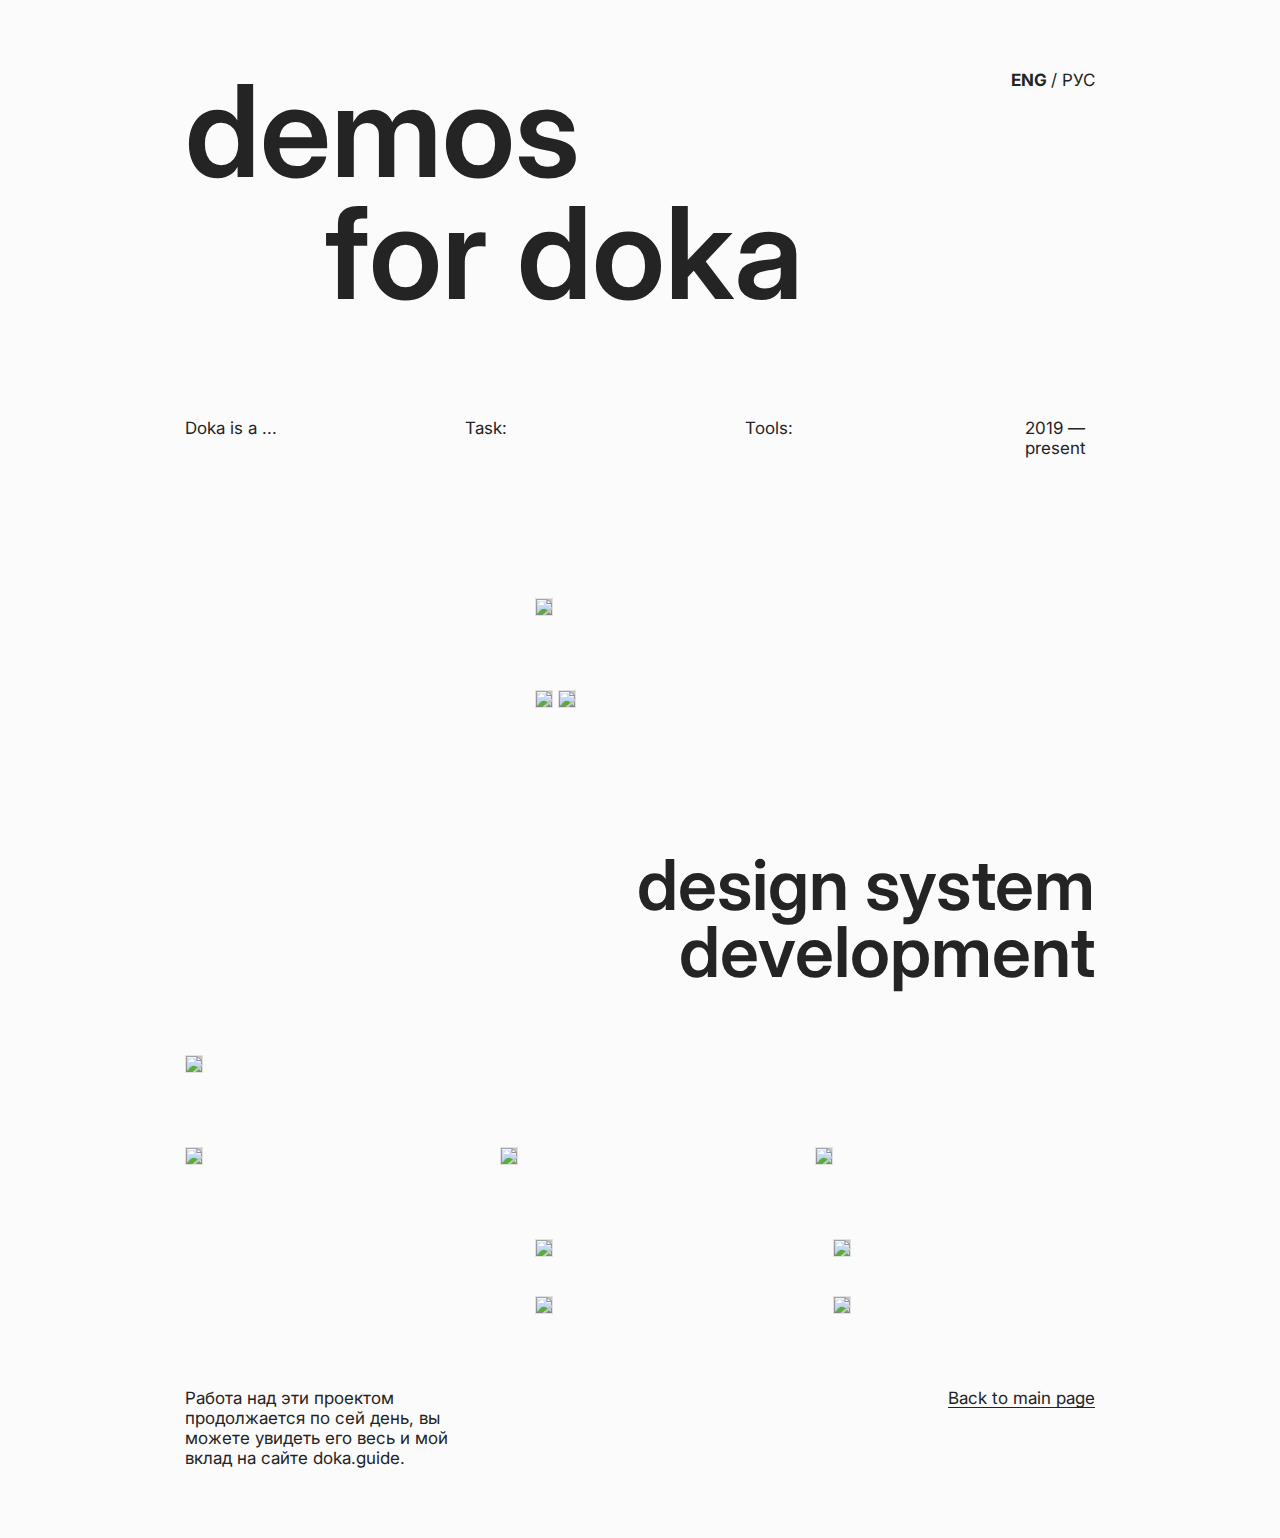
==== pages/auction/index.html @ 43a0caeb "Добавляет описания вёрсточных проектов" ====
<!DOCTYPE html>
<html lang="ru">
<head>
  <title>Портфолио: Оно тебе надо</title>
  <meta charset="utf-8">
  <meta name="viewport" content="width=device-width, initial-scale=1">
  <link rel="preconnect" href="https://fonts.googleapis.com">
  <link rel="preconnect" href="https://fonts.gstatic.com" crossorigin>
  <link rel="stylesheet" href="https://fonts.googleapis.com/css2?family=Inter:wght@400;600;700&display=swap">
  <link rel="stylesheet" href="../../styles/pages.css">
  <link rel="apple-touch-icon" sizes="180x180" href="../../favicon/apple-touch-icon.png">
  <link rel="icon" type="image/png" sizes="32x32" href="../../favicon/favicon-32x32.png">
  <link rel="icon" type="image/png" sizes="16x16" href="../../favicon/favicon-16x16.png">
  <link rel="manifest" href="../../favicon/manifest.json">   
</head>
<body>
  <div class="languages">
    <div class="language-eng" data-title="Portfolio: ">
      <header class="project-summary">
        <div class="project-summary-ahead">
          <h1 class="project-title">Demos <span class="project-title-shift">for Doka</span></h1>
          <div class="language-switches"><button value="eng" class="language-switch language-switch-eng">eng</button><button value="rus" class="language-switch language-switch-rus">рус</button></div>   
        </div>
        <div class="project-description">
          <p class="project-p">Doka is a ...</p>
          <p class="project-p">Task:</p>
          <p class="project-p">Tools:</p>
          <p class="project-p">2019 — present</p>
        </div>
      </header>
      <main class="project-steps">
        <div class="step step-row">
          <div class="step-description">
            <p class="step-p"></p>
            <p class="step-p"></p>
          </div>
          <div class="step-images step-images-single">
            <a class="step-image-link" href="" target="_blank"><img class="step-image" src="images/1.png"></a>
          </div>
        </div>
        <div class="step step-row">
          <div class="step-description">
            <p class="step-p"></p>
            <p class="step-p"></p>
          </div>
          <div class="step-images step-images-single">
            <a class="step-image-link" href="" target="_blank"><img class="step-image" src="images/1.png"></a>
            <a class="step-image-link" href="" target="_blank"><img class="step-image" src="images/1.png"></a>
          </div>
        </div>
        <h2 class="project-subtitle">Design system development</h2>
        <div class="step step-column">
          <div class="step-description">
            <p class="step-p"></p>
            <p class="step-p"></p>
          </div>
          <div class="step-images step-images-single-huge">
            <a class="step-image-link" href="" target="_blank"><img class="step-image" src="images/1.png"></a>
          </div>
        </div>
        <div class="step step-column">
          <div class="step-description">
            <p class="step-p"></p>
            <p class="step-p"></p>
          </div>
          <div class="step-images step-images-tripple">
            <a class="step-image-link" href="" target="_blank"><img class="step-image" src="images/1.png"></a>
            <a class="step-image-link" href="" target="_blank"><img class="step-image" src="images/1.png"></a>
            <a class="step-image-link" href="" target="_blank"><img class="step-image" src="images/1.png"></a>
          </div>
        </div>
        <div class="step step-row">
          <div class="step-description">
            <p class="step-p"></p>
            <p class="step-p"></p>
          </div>
          <div class="step-images step-images-quad">
            <a class="step-image-link" href="" target="_blank"><img class="step-image" src="images/1.png"></a>
            <a class="step-image-link" href="" target="_blank"><img class="step-image" src="images/1.png"></a>
            <a class="step-image-link" href="" target="_blank"><img class="step-image" src="images/1.png"></a>
            <a class="step-image-link" href="" target="_blank"><img class="step-image" src="images/1.png"></a>
          </div>
        </div>
        <div class="step step-row">
          <div class="step-description">
            <p class="step-p">Работа над эти проектом продолжается по сей день, вы можете увидеть его весь и мой вклад на сайте doka.guide.</p>
          </div>
          <div class="step-footer">
            <a class="link" href="../../index.html">Back to main page</a>
          </div>
        </div>                                     
      </main>      
    </div>

    <div class="language-rus" data-title="Портфолио: Оно тебе надо">
      <header class="project-summary">
        <div class="project-summary-ahead">
          <h1 class="project-title">Оно <span class="project-title-shift">тебе надо</span></h1>
          <div class="language-switches"><button value="eng" class="language-switch language-switch-eng">eng</button><button value="rus" class="language-switch language-switch-rus">рус</button></div>   
        </div>
        <div class="project-description">
          <p class="project-p">«Оно тебе надо» — это аукцион вещей, в которые никто не верил. </p>
          <p class="project-p">Задача: разработать дизайн главной и внутренних страниц.</p>
          <p class="project-p">Инструменты: Figma</p>
          <p class="project-p">2022</p>
        </div>
      </header>
      <main class="project-steps">
        <div class="step step-row">
          <div class="step-description">
            <p class="step-p">«Оно тебе надо» это вымышленный аукцион, на котором выставлены в качестве лотов такие предметы искусства, которые не сразу нашли своего ценителя. Сайт аукциона предлагается сверстать студентам на курсе по веб-вёрстке.</p>
            <p class="step-p">Ядром дизайна главной страницы я сделала шапку с «рваной» типографикой: ОН О ТЕБ Е Н А Д О. Мне хотелось, чтобы глаз «спотыкался», чтобы первым было непонимание — то есть, чтобы зритель прожил именно те эмоции, которые проживали современники предметов искусства, выставленных на аукцион.</p>
            <p class="step-p">И, конечно, я люблю хулиганить :)</p>            
          </div>
          <div class="step-images step-images-single">
            <a class="step-image-link" href="images/main.png" target="_blank"><img class="step-image" src="images/main.png"></a>
          </div>
        </div>
        <div class="step step-column">
          <div class="step-description">
            <p class="step-p">Всего на аукцион выставлено 3 лота. Согласно техническому заданию, страницы лотов не должны повторять друг друга, чтобы у студентов была возможность потренироваться в вёрстке разнообразных сеток и элементов.</p>
            <p class="step-p">Мне показалось хорошей идеей скомпоновать иллюстрации и баннеры в начале страницы подобно вольным композициям на полотнах художников-абстракционистов, и таким образом поддержать легенду проекта.</p>
          </div>
          <div class="step-images step-images-tripple">
            <a class="step-image-link" href="images/lot1.png" target="_blank"><img class="step-image" src="images/lot1.png"></a>
            <a class="step-image-link" href="images/lot2.png" target="_blank"><img class="step-image" src="images/lot2.png"></a>
            <a class="step-image-link" href="images/lot3.png" target="_blank"><img class="step-image" src="images/lot3.png"></a>
          </div>
        </div>        
        <div class="step step-row">
          <div class="step-description">
          </div>
          <div class="step-footer">
            <a class="link" href="../../index.html">Назад на главную</a>
          </div>
        </div>
      </main>
    </div>
  </div>
  <script src="../../scripts/language-switch.js"></script>
</body>
</html>
---- styles/pages.css ----
*, *::before, *::after {
  margin: 0;
  padding: 0;
  box-sizing: border-box;
}

html {
  font-size: 100px; /* no, I'm not crazy */
}

body {
  background-color: #fbfbfb;
  color: #242424;
  font-family: "Inter", sans-serif;
  font-size: 17px;
}

.languages {
  position: relative;
  overflow: hidden;
}

.language-eng, .language-rus {
  position: absolute;
  left: 100%;
  opacity: 0;
  transition: position 0.4s ease-in, left 0.4s ease-in, opacity 0s linear;
}

.language-active {
  position: relative;
  left: 0;
  opacity: 1;
  transition: all 0.5s ease-out;  
}

.language-switches {
  width: 1rem;
  text-align: right;
}

.language-switch {
  position: relative;
  border: none;
  background-color: transparent;
  font: inherit;
  text-transform: uppercase;
}

.language-switch:hover {
  cursor: pointer;
}

.language-switch + .language-switch {
  margin-left: 15px;
}

.language-switch + .language-switch::before {
  content: '/';
  position: absolute;
  left: -11px;
  font-weight: 400;
}

.language-switch-active {
  font-weight: 700;
}

.language-switch {
  text-decoration: none;
  color: inherit;
}

.project-summary, .project-steps {
  max-width: 15rem;
  margin-left: auto;
  margin-right: auto;
  padding: 1rem;
}

.project-summary-ahead {
  display: flex;
  align-items: flex-start;
  justify-content: space-between;
}

.project-title, .project-subtitle {
  font-weight: 600;
  text-transform: lowercase;
  line-height: 0.95;
}

.project-title {
  width: 11rem;
  font-size: 179px;
}

.project-title-shift {
  display: block;
  margin-left: 2rem;
}

.project-title-dash {
  position: relative;
  display: flex;
  align-items: center;
}

.project-title-dash::after {
  content: "";
  position: relative;
  top: 0.05rem;
  flex-grow: 1;
  height: 0.1rem;
  margin-left: 0.1rem;
  background-color: currentColor;
}

.project-subtitle {
  width: 7rem;
  margin-top: 2rem;
  margin-left: auto;
  margin-bottom: 1rem;
  font-size: 1rem;
  text-align: right;
}

.project-description {
  display: flex;
  flex-wrap: wrap;
  margin-top: 1.5rem;
}

.project-p {
  width: 3rem;
}

.project-p:last-child {
  width: 1rem;
}

.project-p + .project-p {
  margin-left: 1rem;
}

.step + .step {
  margin-top: 1rem;
}

.step-row {
  display: flex;
  flex-wrap: wrap;
}

.step-row .step-images {
  margin-left: 1rem;
}

.step-column .step-description + .step-images {
  margin-top: 1rem;
}

.step-description {
  width: 4rem;
}

.step-p + .step-p, .step-list + .step-p {
  margin-top: 17px;
}

.step-p + .step-list {
  margin-top: 17px;
}

.step-list {
  padding-left: 55px;
}

.step-image {
  /* min-height: 5rem; */
  width: 100%;
  /* object-fit: cover; */
  background-color: #C4C4C4;
  border: 1px solid #E1E1E1;
}

.step-images-single .step-image-link + .step-image-link {
  margin-top: 0.5rem;
}

.step-images-single {
  width: 8rem;
}

.step-images-single .step-image-link {
  width: 100%;
}

.step-images-single-huge {
  width: 100%;
}

.step-images-single-huge .step-image-link {
  width: 100%;
}

.step-images-tripple {
  width: 100%;
}

.step-images-quad {
  width: 8rem;
}

.step-images-tripple .step-image-link + .step-image-link {
  margin-left: 0.5rem;
}

.step-images-quad .step-image-link:nth-child(even) {
  margin-left: 0.5rem;
}

.step-images-quad .step-image-link:nth-child(n + 3) {
  margin-top: 0.5rem;
}

.step-images-tripple, .step-images-quad {
  display: flex;
  flex-wrap: wrap;
  align-items: flex-start;
  align-content: flex-start;  
}

.step-images-tripple .step-image-link {
  width: calc((100% - 1rem) / 3);
}

.step-images-quad .step-image-link {
  width: calc((100% - 0.5rem) / 2);
}

.step-footer {
  margin-left: auto;
}

.link {
  position: relative;
  color: inherit;
  text-decoration: none;
  white-space: nowrap;
}

.link::after {
  content: "";
  position: absolute;
  left: 0;
  right: 0;
  bottom: 0;
  height: 1px;
  background-color: currentColor;
  transform: scaleX(1);
  transform-origin: left;  
  transition: transform 0.25s linear;
}

.link:hover::after {
  transform: scaleX(0);
  transform-origin: right;
  transition: transform 0.25s linear;
}

@media (max-width: 1500px) {
  html {
    font-size: 70px;
  }

  body {
    font-size: 17px;
  }

  .project-title {
    font-size: 128px;
  }
  
  .language-switches {
    width: 1.5rem;
  }  
}

@media (max-width: 1050px) {
  html {
    font-size: 50px;
  }

  body {
    font-size: 16px;
  }

  .project-summary-ahead {
    position: relative;
  }

  .language-switches {
    position: absolute;
    top: 0;
    right: 0;
    width: 2rem;
    text-align: right;
  }

  .project-title {
    font-size: 91px;
  }
  
  .project-p, .project-p:last-child {
    width: 6rem;
  }

  .project-p + .project-p {
    margin-left: 0;
  }

  .project-p:nth-child(even) {
    margin-left: 1rem;
  }
  
  .project-p:nth-child(n + 3) {
    margin-top: 1rem;
  }

  .step-row .step-images-quad {
    width: 15rem;
    margin-left: 0;
    margin-top: 1rem;
  }
}

@media (max-width: 700px) {
  html {
    font-size: 25px;
  }

  .project-summary-ahead {
    flex-direction: column;
  }

  .project-title {
    font-size: 45px;
  }

  .language-switches {
    position: static;
    width: auto;
    margin-top: 1rem;
    margin-left: auto;
  }

  .project-description {
    display: block;
    margin-top: 1rem;
  }

  .project-description .project-p {
    width: 100%;
    margin: 0;
  }

  .project-p + .project-p {
    margin-top: 1rem;
  }

  .step-row {
    display: block;
  }

  .step-description, .step-images, .step-row .step-images-quad {
    width: 100%;
  }

  .step-row .step-images {
    margin-left: 0;
    margin-top: 1rem;
  }
  
  .step-footer {
    margin-top: 1rem;
    margin-left: auto;
    text-align: right;
  }
}
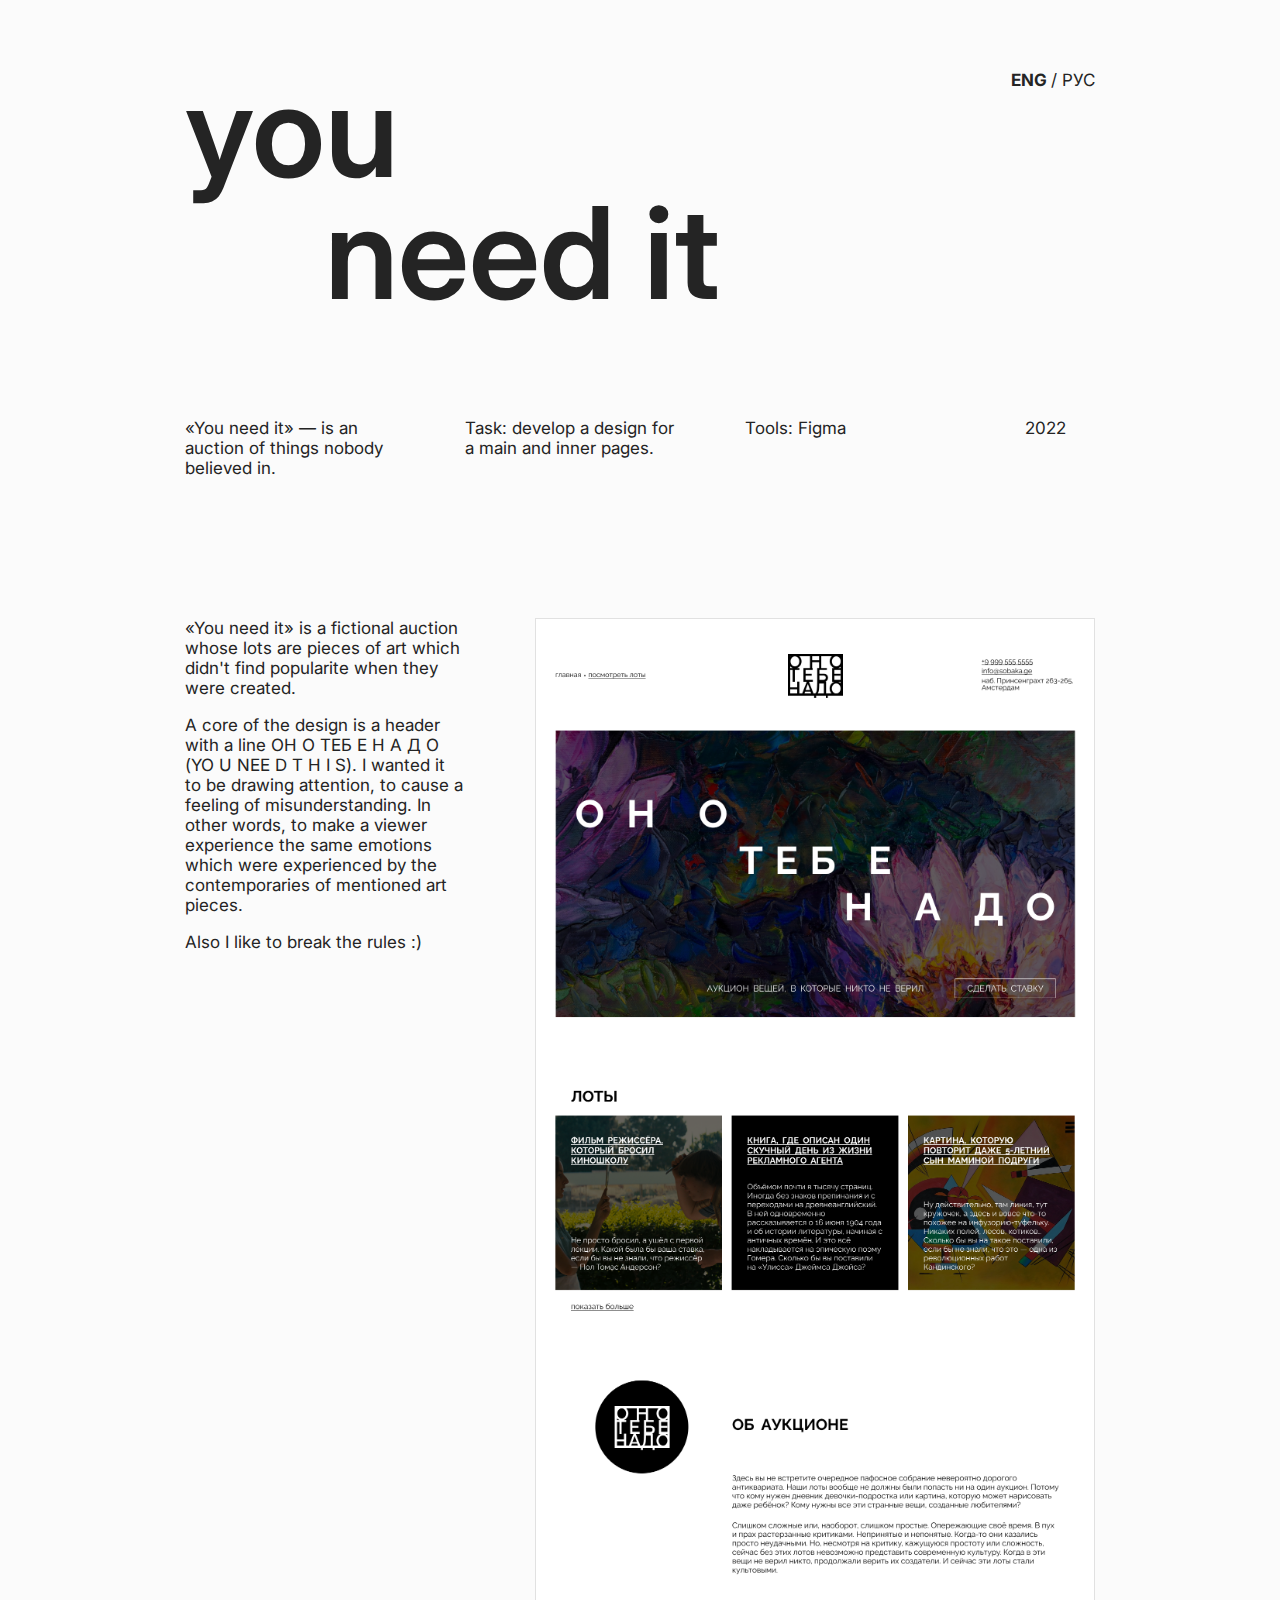
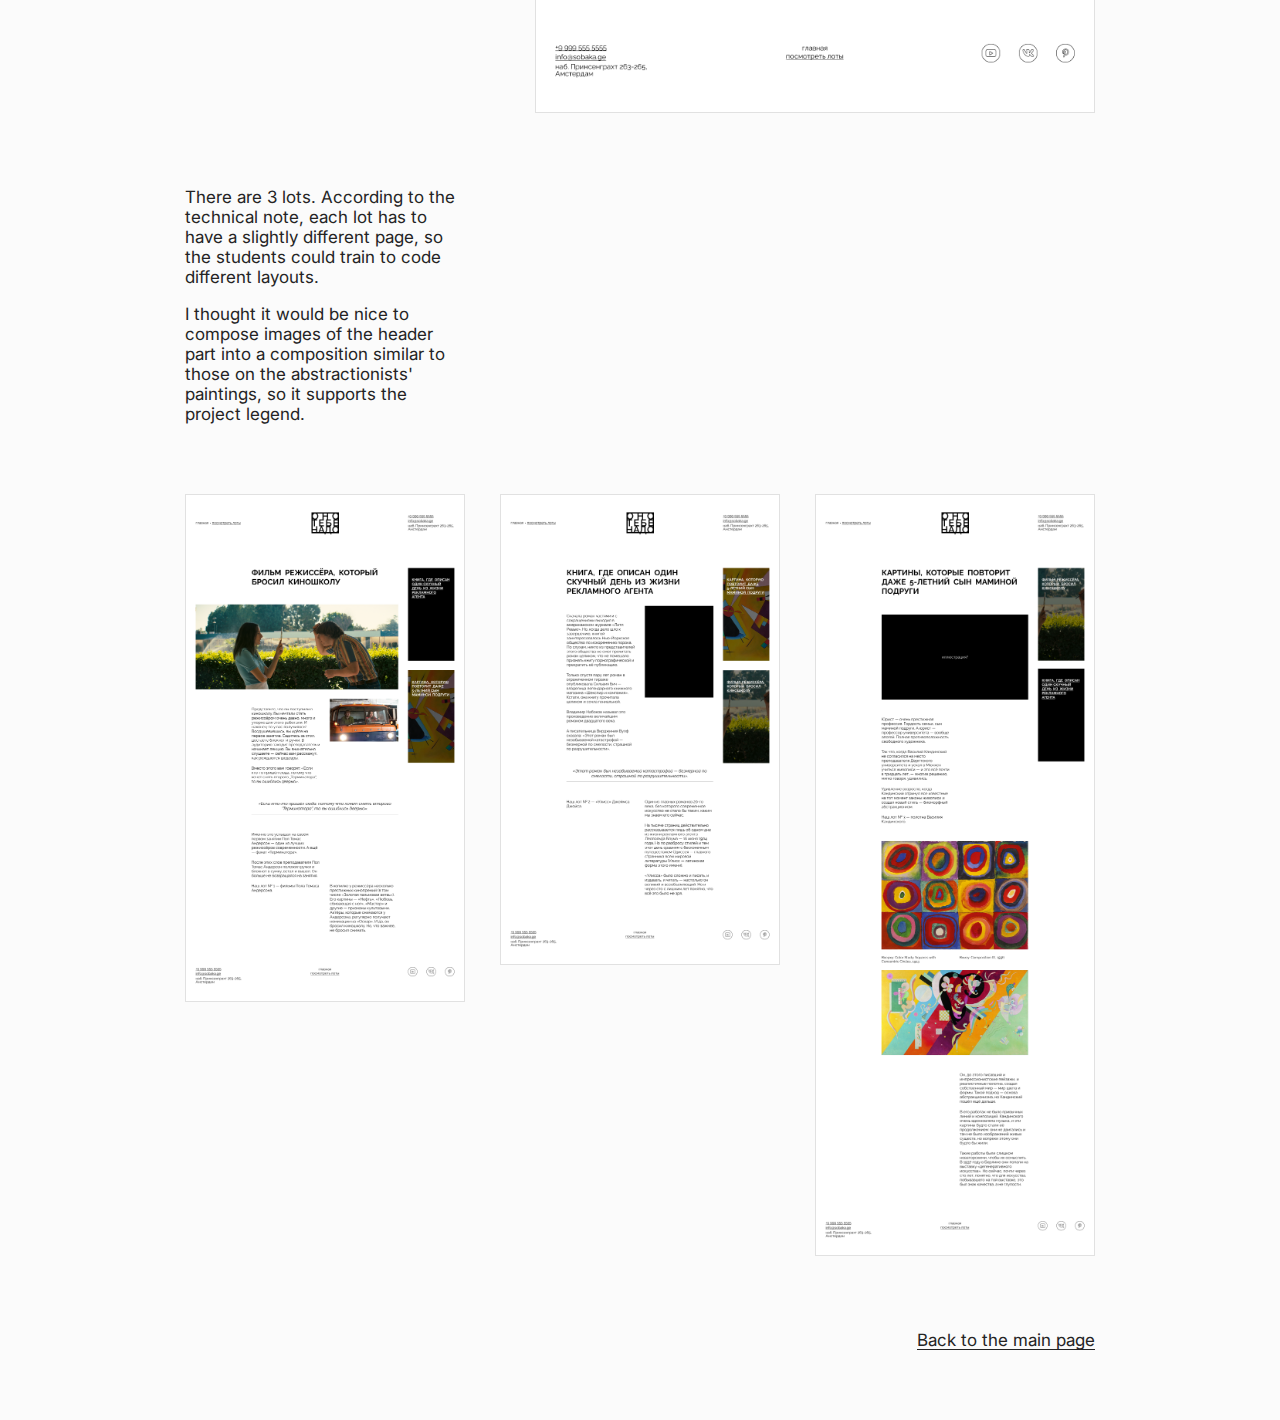
==== commit 9251dbf3: "translates you need it" ====
--- a/pages/auction/index.html
+++ b/pages/auction/index.html
@@ -15,81 +15,49 @@
 </head>
 <body>
   <div class="languages">
-    <div class="language-eng" data-title="Portfolio: ">
+    <div class="language-eng" data-title="Portfolio: You need it">
       <header class="project-summary">
         <div class="project-summary-ahead">
-          <h1 class="project-title">Demos <span class="project-title-shift">for Doka</span></h1>
+          <h1 class="project-title">You <span class="project-title-shift">need it</span></h1>
           <div class="language-switches"><button value="eng" class="language-switch language-switch-eng">eng</button><button value="rus" class="language-switch language-switch-rus">рус</button></div>   
         </div>
         <div class="project-description">
-          <p class="project-p">Doka is a ...</p>
-          <p class="project-p">Task:</p>
-          <p class="project-p">Tools:</p>
-          <p class="project-p">2019 — present</p>
+          <p class="project-p">«You need it» — is an auction of things nobody believed in.</p>
+          <p class="project-p">Task: develop a design for a main and inner pages.</p>
+          <p class="project-p">Tools: Figma</p>
+          <p class="project-p">2022</p>
         </div>
       </header>
       <main class="project-steps">
         <div class="step step-row">
           <div class="step-description">
-            <p class="step-p"></p>
-            <p class="step-p"></p>
+            <p class="step-p">«You need it» is a fictional auction whose lots are pieces of art which didn't find popularite when they were created.</p>
+            <p class="step-p">A core of the design is a header with a line ОН О ТЕБ Е Н А Д О (YO U NEE D T H I S). I wanted it to be drawing attention, to cause a feeling of misunderstanding. In other words, to make a viewer experience the same emotions which were experienced by the contemporaries of mentioned art pieces.</p>
+            <p class="step-p">Also I like to break the rules :)</p>            
           </div>
           <div class="step-images step-images-single">
-            <a class="step-image-link" href="" target="_blank"><img class="step-image" src="images/1.png"></a>
-          </div>
-        </div>
-        <div class="step step-row">
-          <div class="step-description">
-            <p class="step-p"></p>
-            <p class="step-p"></p>
-          </div>
-          <div class="step-images step-images-single">
-            <a class="step-image-link" href="" target="_blank"><img class="step-image" src="images/1.png"></a>
-            <a class="step-image-link" href="" target="_blank"><img class="step-image" src="images/1.png"></a>
-          </div>
-        </div>
-        <h2 class="project-subtitle">Design system development</h2>
-        <div class="step step-column">
-          <div class="step-description">
-            <p class="step-p"></p>
-            <p class="step-p"></p>
-          </div>
-          <div class="step-images step-images-single-huge">
-            <a class="step-image-link" href="" target="_blank"><img class="step-image" src="images/1.png"></a>
+            <a class="step-image-link" href="images/main.png" target="_blank"><img class="step-image" src="images/main.png"></a>
           </div>
         </div>
         <div class="step step-column">
           <div class="step-description">
-            <p class="step-p"></p>
-            <p class="step-p"></p>
+            <p class="step-p">There are 3 lots. According to the technical note, each lot has to have a slightly different page, so the students could train to code different layouts.</p>
+            <p class="step-p">I thought it would be nice to compose images of the header part into a composition similar to those on the abstractionists' paintings, so it supports the project legend.</p>
           </div>
           <div class="step-images step-images-tripple">
-            <a class="step-image-link" href="" target="_blank"><img class="step-image" src="images/1.png"></a>
-            <a class="step-image-link" href="" target="_blank"><img class="step-image" src="images/1.png"></a>
-            <a class="step-image-link" href="" target="_blank"><img class="step-image" src="images/1.png"></a>
+            <a class="step-image-link" href="images/lot1.png" target="_blank"><img class="step-image" src="images/lot1.png"></a>
+            <a class="step-image-link" href="images/lot2.png" target="_blank"><img class="step-image" src="images/lot2.png"></a>
+            <a class="step-image-link" href="images/lot3.png" target="_blank"><img class="step-image" src="images/lot3.png"></a>
+          </div>
+        </div>        
+        <div class="step step-row">
+          <div class="step-description">
+          </div>
+          <div class="step-footer">
+            <a class="link" href="../../index.html">Back to the main page</a>
           </div>
         </div>
-        <div class="step step-row">
-          <div class="step-description">
-            <p class="step-p"></p>
-            <p class="step-p"></p>
-          </div>
-          <div class="step-images step-images-quad">
-            <a class="step-image-link" href="" target="_blank"><img class="step-image" src="images/1.png"></a>
-            <a class="step-image-link" href="" target="_blank"><img class="step-image" src="images/1.png"></a>
-            <a class="step-image-link" href="" target="_blank"><img class="step-image" src="images/1.png"></a>
-            <a class="step-image-link" href="" target="_blank"><img class="step-image" src="images/1.png"></a>
-          </div>
-        </div>
-        <div class="step step-row">
-          <div class="step-description">
-            <p class="step-p">Работа над эти проектом продолжается по сей день, вы можете увидеть его весь и мой вклад на сайте doka.guide.</p>
-          </div>
-          <div class="step-footer">
-            <a class="link" href="../../index.html">Back to main page</a>
-          </div>
-        </div>                                     
-      </main>      
+      </main>   
     </div>
 
     <div class="language-rus" data-title="Портфолио: Оно тебе надо">
@@ -99,7 +67,7 @@
           <div class="language-switches"><button value="eng" class="language-switch language-switch-eng">eng</button><button value="rus" class="language-switch language-switch-rus">рус</button></div>   
         </div>
         <div class="project-description">
-          <p class="project-p">«Оно тебе надо» — это аукцион вещей, в которые никто не верил. </p>
+          <p class="project-p">«Оно тебе надо» — это аукцион вещей, в которые никто не верил.</p>
           <p class="project-p">Задача: разработать дизайн главной и внутренних страниц.</p>
           <p class="project-p">Инструменты: Figma</p>
           <p class="project-p">2022</p>
